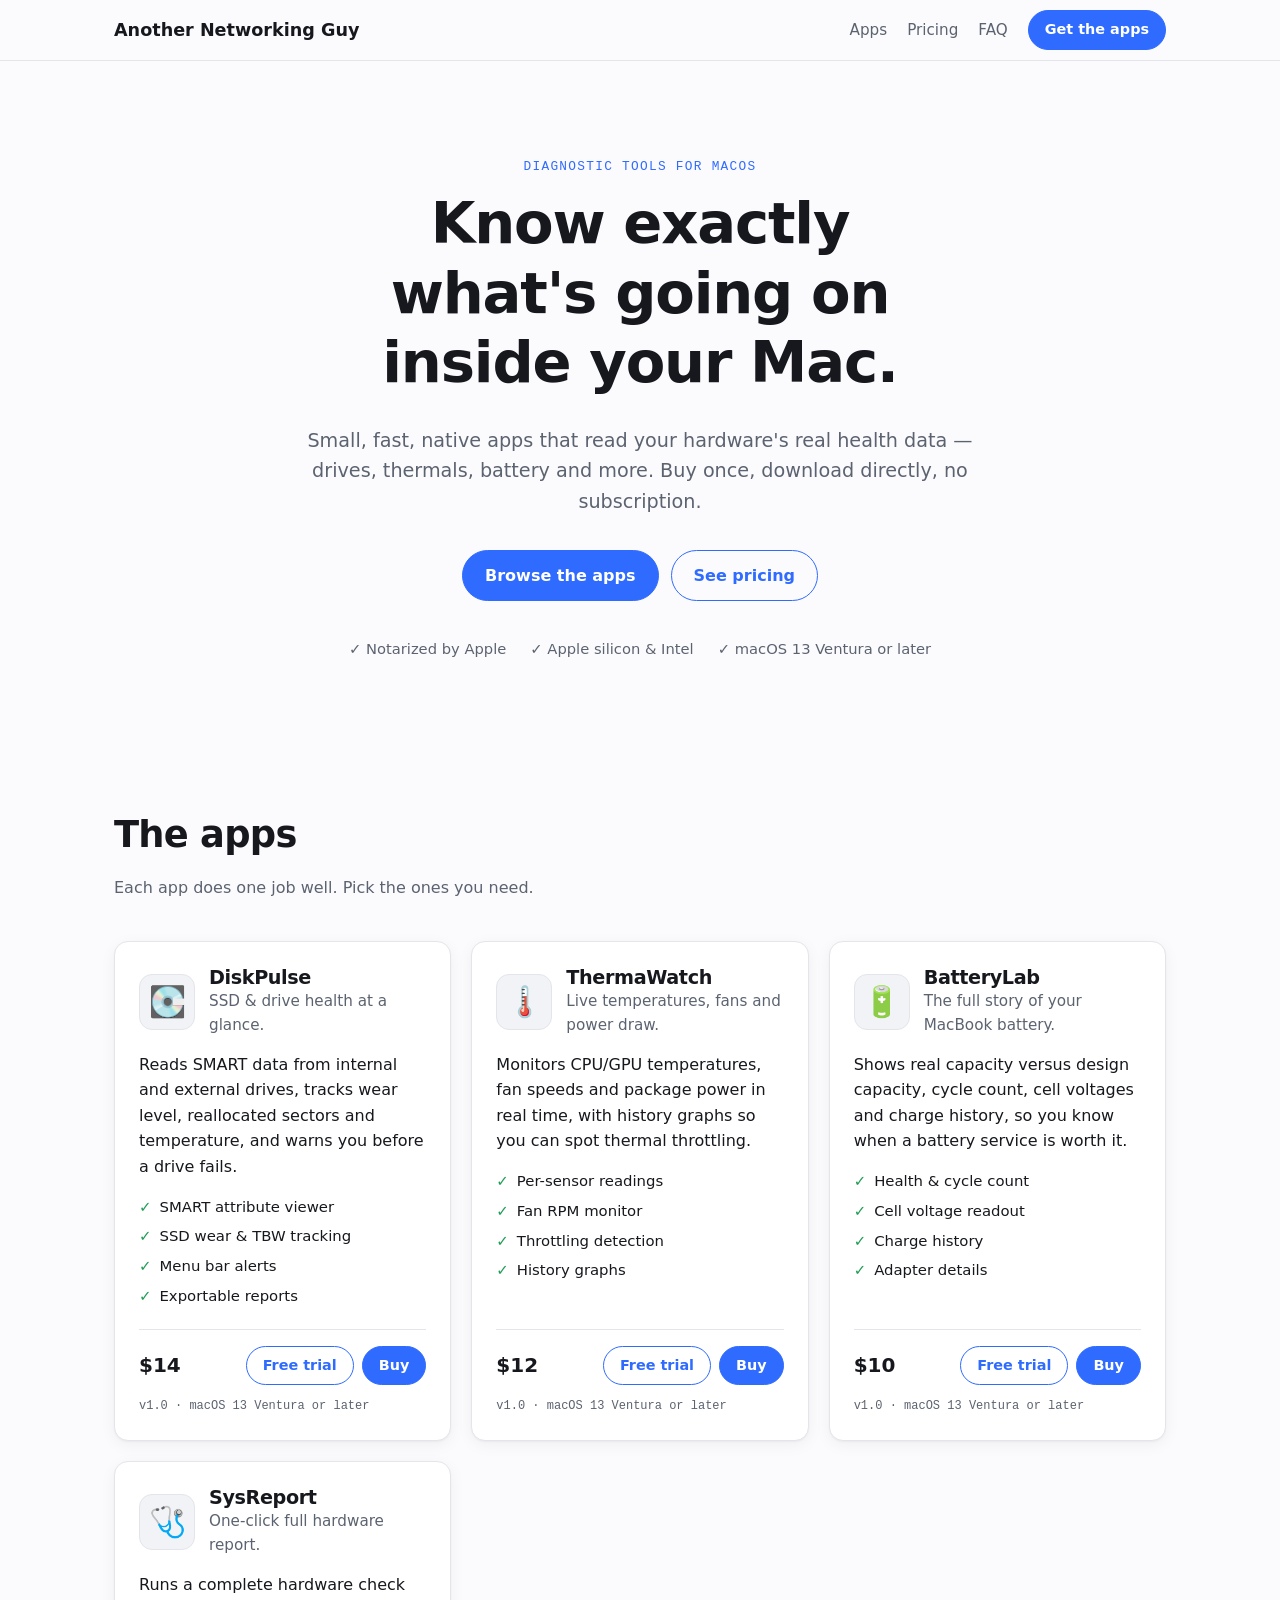
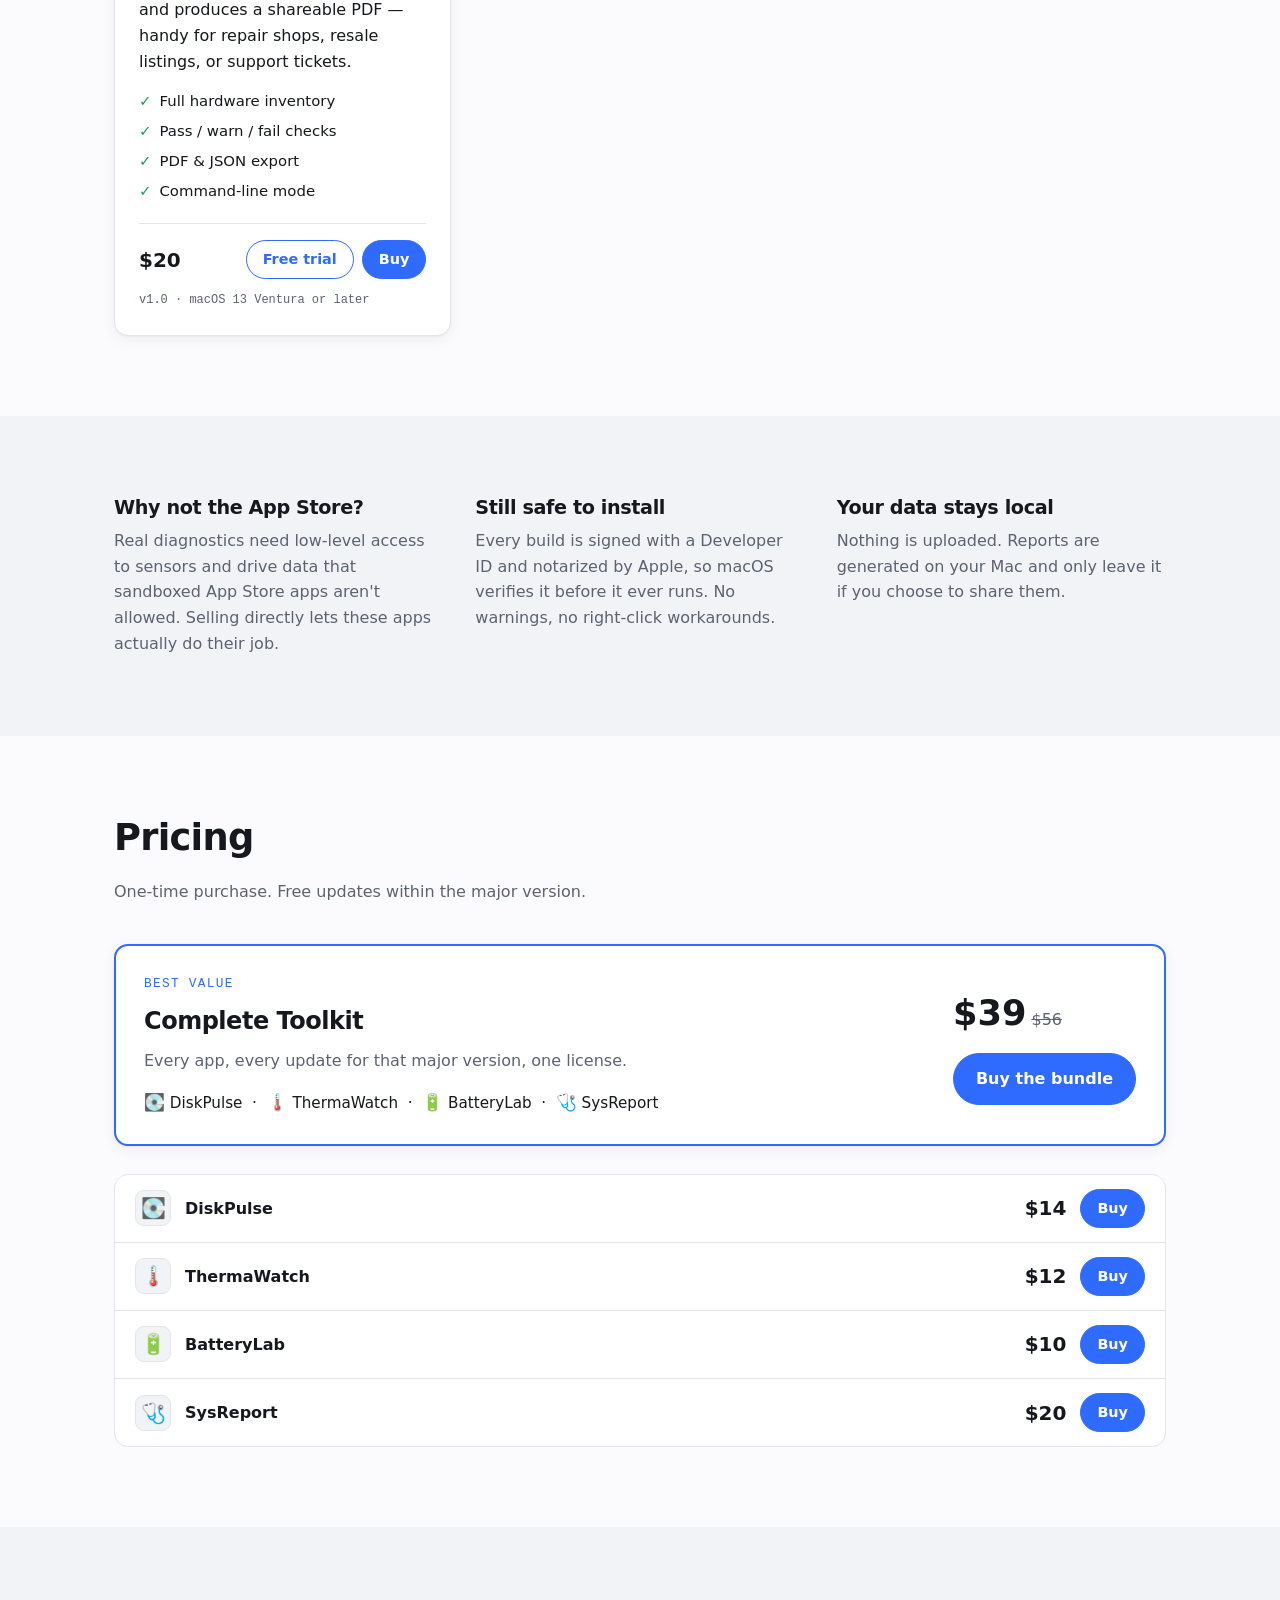
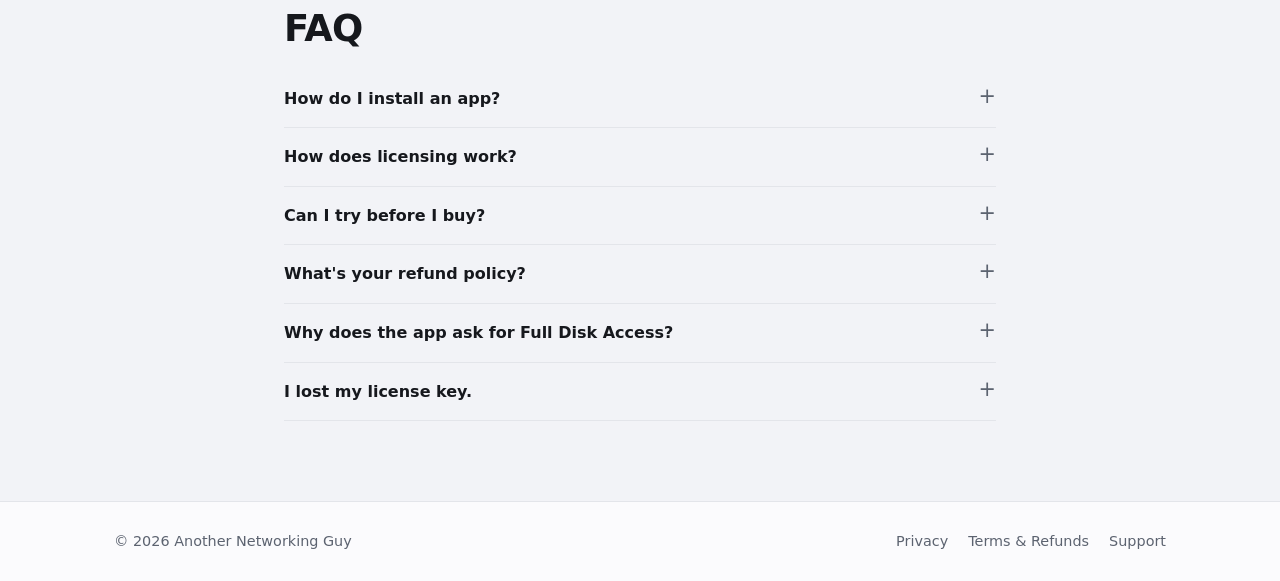
==== index.html @ ec44f6c6 "Add storefront site for Mac diagnostic apps Static HTML/CSS/JS site for selling apps directly outsid" ====
<!doctype html>
<html lang="en">
<head>
  <meta charset="utf-8" />
  <meta name="viewport" content="width=device-width, initial-scale=1" />
  <title>Another Networking Guy — Mac diagnostic apps</title>
  <meta name="description" content="Professional diagnostic tools for macOS. Buy once, download directly, notarized by Apple." />
  <link rel="icon" href="data:image/svg+xml,<svg xmlns='http://www.w3.org/2000/svg' viewBox='0 0 100 100'><text y='.9em' font-size='90'>🩺</text></svg>" />
  <link rel="stylesheet" href="styles.css?v=2" />
</head>
<body>
  <header class="nav">
    <div class="wrap nav-inner">
      <a href="#" class="logo" data-brand>Another Networking Guy</a>
      <nav>
        <a href="#apps">Apps</a>
        <a href="#pricing">Pricing</a>
        <a href="#faq">FAQ</a>
        <a href="#apps" class="btn btn-small">Get the apps</a>
      </nav>
    </div>
  </header>

  <main>
    <section class="hero">
      <div class="wrap">
        <p class="eyebrow">Diagnostic tools for macOS</p>
        <h1 data-tagline>Know exactly what's going on inside your Mac.</h1>
        <p class="lede">Small, fast, native apps that read your hardware's real health data — drives, thermals, battery and more. Buy once, download directly, no subscription.</p>
        <div class="hero-cta">
          <a href="#apps" class="btn">Browse the apps</a>
          <a href="#pricing" class="btn btn-ghost">See pricing</a>
        </div>
        <ul class="badges">
          <li>✓ Notarized by Apple</li>
          <li data-arch>✓ Apple silicon &amp; Intel</li>
          <li data-minos>✓ macOS 13 Ventura or later</li>
        </ul>
      </div>
    </section>

    <section id="apps" class="section">
      <div class="wrap">
        <h2>The apps</h2>
        <p class="section-sub">Each app does one job well. Pick the ones you need.</p>
        <div class="grid" id="app-grid"></div>
      </div>
    </section>

    <section class="section alt">
      <div class="wrap trust">
        <div>
          <h3>Why not the App Store?</h3>
          <p>Real diagnostics need low-level access to sensors and drive data that sandboxed App Store apps aren't allowed. Selling directly lets these apps actually do their job.</p>
        </div>
        <div>
          <h3>Still safe to install</h3>
          <p>Every build is signed with a Developer ID and notarized by Apple, so macOS verifies it before it ever runs. No warnings, no right-click workarounds.</p>
        </div>
        <div>
          <h3>Your data stays local</h3>
          <p>Nothing is uploaded. Reports are generated on your Mac and only leave it if you choose to share them.</p>
        </div>
      </div>
    </section>

    <section id="pricing" class="section">
      <div class="wrap">
        <h2>Pricing</h2>
        <p class="section-sub">One-time purchase. Free updates within the major version.</p>
        <div id="bundle"></div>
        <div class="price-list" id="price-list"></div>
      </div>
    </section>

    <section id="faq" class="section alt">
      <div class="wrap faq">
        <h2>FAQ</h2>
        <details>
          <summary>How do I install an app?</summary>
          <p>Download the .dmg, open it, and drag the app into your Applications folder. Launch it from there.</p>
        </details>
        <details>
          <summary>How does licensing work?</summary>
          <p>After checkout you'll get an email with your license key and download link. Paste the key into the app's Activate window. You can use it on your own Macs.</p>
        </details>
        <details>
          <summary>Can I try before I buy?</summary>
          <p>Yes — every download works as a free trial. Buy a license when you're ready to unlock everything.</p>
        </details>
        <details>
          <summary>What's your refund policy?</summary>
          <p>If an app doesn't work for you, email us within <span data-refund>14</span> days for a full refund.</p>
        </details>
        <details>
          <summary>Why does the app ask for Full Disk Access?</summary>
          <p>Some readings (like drive SMART data) need extra permission. The app explains exactly what it needs and why, and works with reduced features if you decline.</p>
        </details>
        <details>
          <summary>I lost my license key.</summary>
          <p>Email <a data-email href="mailto:support@anothernetworkingguy.com">support@anothernetworkingguy.com</a> from the address you bought with and we'll resend it.</p>
        </details>
      </div>
    </section>
  </main>

  <footer class="footer">
    <div class="wrap footer-inner">
      <span>© <span id="year"></span> <span data-brand>Another Networking Guy</span></span>
      <nav>
        <a href="privacy.html">Privacy</a>
        <a href="terms.html">Terms &amp; Refunds</a>
        <a data-email href="mailto:support@anothernetworkingguy.com">Support</a>
      </nav>
    </div>
  </footer>

  <script src="site.config.js?v=2"></script>
  <script src="main.js?v=2"></script>
</body>
</html>
---- styles.css ----
:root {
  --bg: #fbfbfd;
  --bg-alt: #f2f3f7;
  --surface: #ffffff;
  --text: #16181d;
  --muted: #5c6370;
  --border: #e3e5ea;
  --accent: #2f6bff;
  --accent-text: #ffffff;
  --good: #1f9d55;
  --radius: 14px;
  --shadow: 0 1px 2px rgba(0, 0, 0, 0.04), 0 4px 16px rgba(0, 0, 0, 0.05);
  --mono: ui-monospace, "SF Mono", Menlo, monospace;
}
@media (prefers-color-scheme: dark) {
  :root {
    --bg: #0e1014;
    --bg-alt: #14171d;
    --surface: #1a1e25;
    --text: #e9ebef;
    --muted: #9aa1ad;
    --border: #2a2f39;
    --accent: #5b8cff;
    --good: #3ccf7f;
    --shadow: 0 1px 2px rgba(0, 0, 0, 0.3), 0 4px 16px rgba(0, 0, 0, 0.25);
  }
}

* { box-sizing: border-box; }
html { scroll-behavior: smooth; }
body {
  margin: 0;
  background: var(--bg);
  color: var(--text);
  font: 16px/1.6 -apple-system, BlinkMacSystemFont, "SF Pro Text", "Segoe UI", system-ui, sans-serif;
  -webkit-font-smoothing: antialiased;
}
a { color: var(--accent); text-decoration: none; }
a:hover { text-decoration: underline; }
h1, h2, h3 { line-height: 1.2; margin: 0 0 0.5em; letter-spacing: -0.02em; }
h1 { font-size: clamp(2.2rem, 5vw, 3.6rem); }
h2 { font-size: clamp(1.7rem, 3vw, 2.3rem); }
h3 { font-size: 1.2rem; }
p { margin: 0 0 1em; }
.muted { color: var(--muted); }

.wrap { max-width: 1100px; margin: 0 auto; padding: 0 16px; }
@media (min-width: 700px) { .wrap { padding: 0 24px; } }

/* Nav */
.nav {
  position: sticky; top: 0; z-index: 10;
  background: color-mix(in srgb, var(--bg) 85%, transparent);
  backdrop-filter: saturate(180%) blur(12px);
  border-bottom: 1px solid var(--border);
}
.nav-inner { display: flex; align-items: center; justify-content: space-between; height: 60px; gap: 16px; }
.logo { font-weight: 700; color: var(--text); font-size: 1.1rem; }
.nav nav { display: flex; align-items: center; gap: 20px; }
.nav nav a:not(.btn) { color: var(--muted); font-size: 0.95rem; }
.logo, .nav .btn { white-space: nowrap; }
@media (max-width: 600px) {
  .nav nav a:not(.btn) { display: none; }
  .logo { font-size: 1rem; }
  .nav .btn-small { padding: 6px 12px; font-size: 0.85rem; }
}

/* Buttons */
.btn {
  display: inline-block; padding: 12px 22px; border-radius: 999px;
  background: var(--accent); color: var(--accent-text); font-weight: 600;
  border: 1px solid var(--accent); transition: filter 0.15s, transform 0.15s;
}
.btn:hover { text-decoration: none; filter: brightness(1.08); transform: translateY(-1px); }
.btn-ghost { background: transparent; color: var(--accent); }
.btn-small { padding: 7px 16px; font-size: 0.9rem; }

/* Hero */
.hero { padding: 96px 0 72px; text-align: center; }
.hero h1 { max-width: 16ch; margin-inline: auto; }
.eyebrow { font-family: var(--mono); font-size: 0.8rem; text-transform: uppercase; letter-spacing: 0.1em; color: var(--accent); margin-bottom: 12px; }
.lede { font-size: 1.2rem; color: var(--muted); max-width: 60ch; margin: 0 auto 32px; }
.hero-cta { display: flex; gap: 12px; justify-content: center; flex-wrap: wrap; }
.badges { list-style: none; padding: 0; margin: 36px 0 0; display: flex; gap: 10px 24px; justify-content: center; flex-wrap: wrap; color: var(--muted); font-size: 0.92rem; }

/* Sections */
.section { padding: 80px 0; }
.section.alt { background: var(--bg-alt); }
.section-sub { color: var(--muted); margin-bottom: 40px; }

/* App grid */
.grid { display: grid; gap: 20px; grid-template-columns: repeat(auto-fill, minmax(min(100%, 320px), 1fr)); }
.card {
  background: var(--surface); border: 1px solid var(--border); border-radius: var(--radius);
  padding: 24px; box-shadow: var(--shadow); display: flex; flex-direction: column;
}
.card-head { display: flex; gap: 14px; align-items: center; margin-bottom: 14px; }
.card-head h3 { margin: 0; }
.card-head p { margin: 0; font-size: 0.95rem; }
.app-icon {
  width: 56px; height: 56px; flex: none; border-radius: 13px; display: grid; place-items: center;
  font-size: 30px; background: var(--bg-alt); border: 1px solid var(--border);
}
.app-icon img { width: 100%; height: 100%; border-radius: inherit; object-fit: cover; }
.app-icon.sm { width: 36px; height: 36px; font-size: 20px; border-radius: 9px; }
.features { list-style: none; padding: 0; margin: 0 0 20px; display: grid; gap: 6px; font-size: 0.93rem; }
.features li::before { content: "✓"; color: var(--good); font-weight: 700; margin-right: 8px; }
.card-foot { margin-top: auto; display: flex; align-items: center; justify-content: space-between; gap: 12px; padding-top: 16px; border-top: 1px solid var(--border); }
.card-actions { display: flex; gap: 8px; }
.price { font-weight: 700; font-size: 1.25rem; }
.price.big { font-size: 2.2rem; }
.meta { font-family: var(--mono); font-size: 0.75rem; color: var(--muted); margin: 12px 0 0; }

/* Trust */
.trust { display: grid; gap: 32px; grid-template-columns: repeat(auto-fit, minmax(min(100%, 260px), 1fr)); }
.trust p { color: var(--muted); margin: 0; }

/* Pricing */
.bundle {
  display: flex; flex-wrap: wrap; gap: 24px; align-items: center; justify-content: space-between;
  padding: 28px; border-radius: var(--radius); margin-bottom: 28px;
  background: var(--surface); border: 2px solid var(--accent); box-shadow: var(--shadow);
}
.bundle h3 { font-size: 1.5rem; }
.bundle-apps { margin: 0; font-size: 0.95rem; }
.bundle-apps span[aria-hidden] { font-size: 1.1em; }
.bundle-buy { display: flex; flex-direction: column; gap: 12px; align-items: flex-start; }
.price-list { border: 1px solid var(--border); border-radius: var(--radius); background: var(--surface); overflow: hidden; }
.price-row { display: flex; align-items: center; gap: 14px; padding: 14px 20px; }
.price-row + .price-row { border-top: 1px solid var(--border); }
.price-name { flex: 1; font-weight: 600; }

/* FAQ */
.faq { max-width: 760px; }
.faq details { border-bottom: 1px solid var(--border); padding: 16px 0; }
.faq summary { cursor: pointer; font-weight: 600; list-style: none; display: flex; justify-content: space-between; gap: 16px; }
.faq summary::-webkit-details-marker { display: none; }
.faq summary::after { content: "+"; color: var(--muted); font-weight: 400; font-size: 1.3rem; line-height: 1; }
.faq details[open] summary::after { content: "−"; }
.faq details p { color: var(--muted); margin: 10px 0 0; }

/* Footer */
.footer { border-top: 1px solid var(--border); padding: 28px 0; color: var(--muted); font-size: 0.9rem; }
.footer-inner { display: flex; flex-wrap: wrap; justify-content: space-between; gap: 12px; }
.footer nav { display: flex; gap: 20px; }
.footer a { color: var(--muted); }

/* Legal pages */
.legal { max-width: 760px; padding: 64px 16px; }
.legal h2 { font-size: 1.3rem; margin-top: 2em; }
.legal p, .legal li { color: var(--muted); }
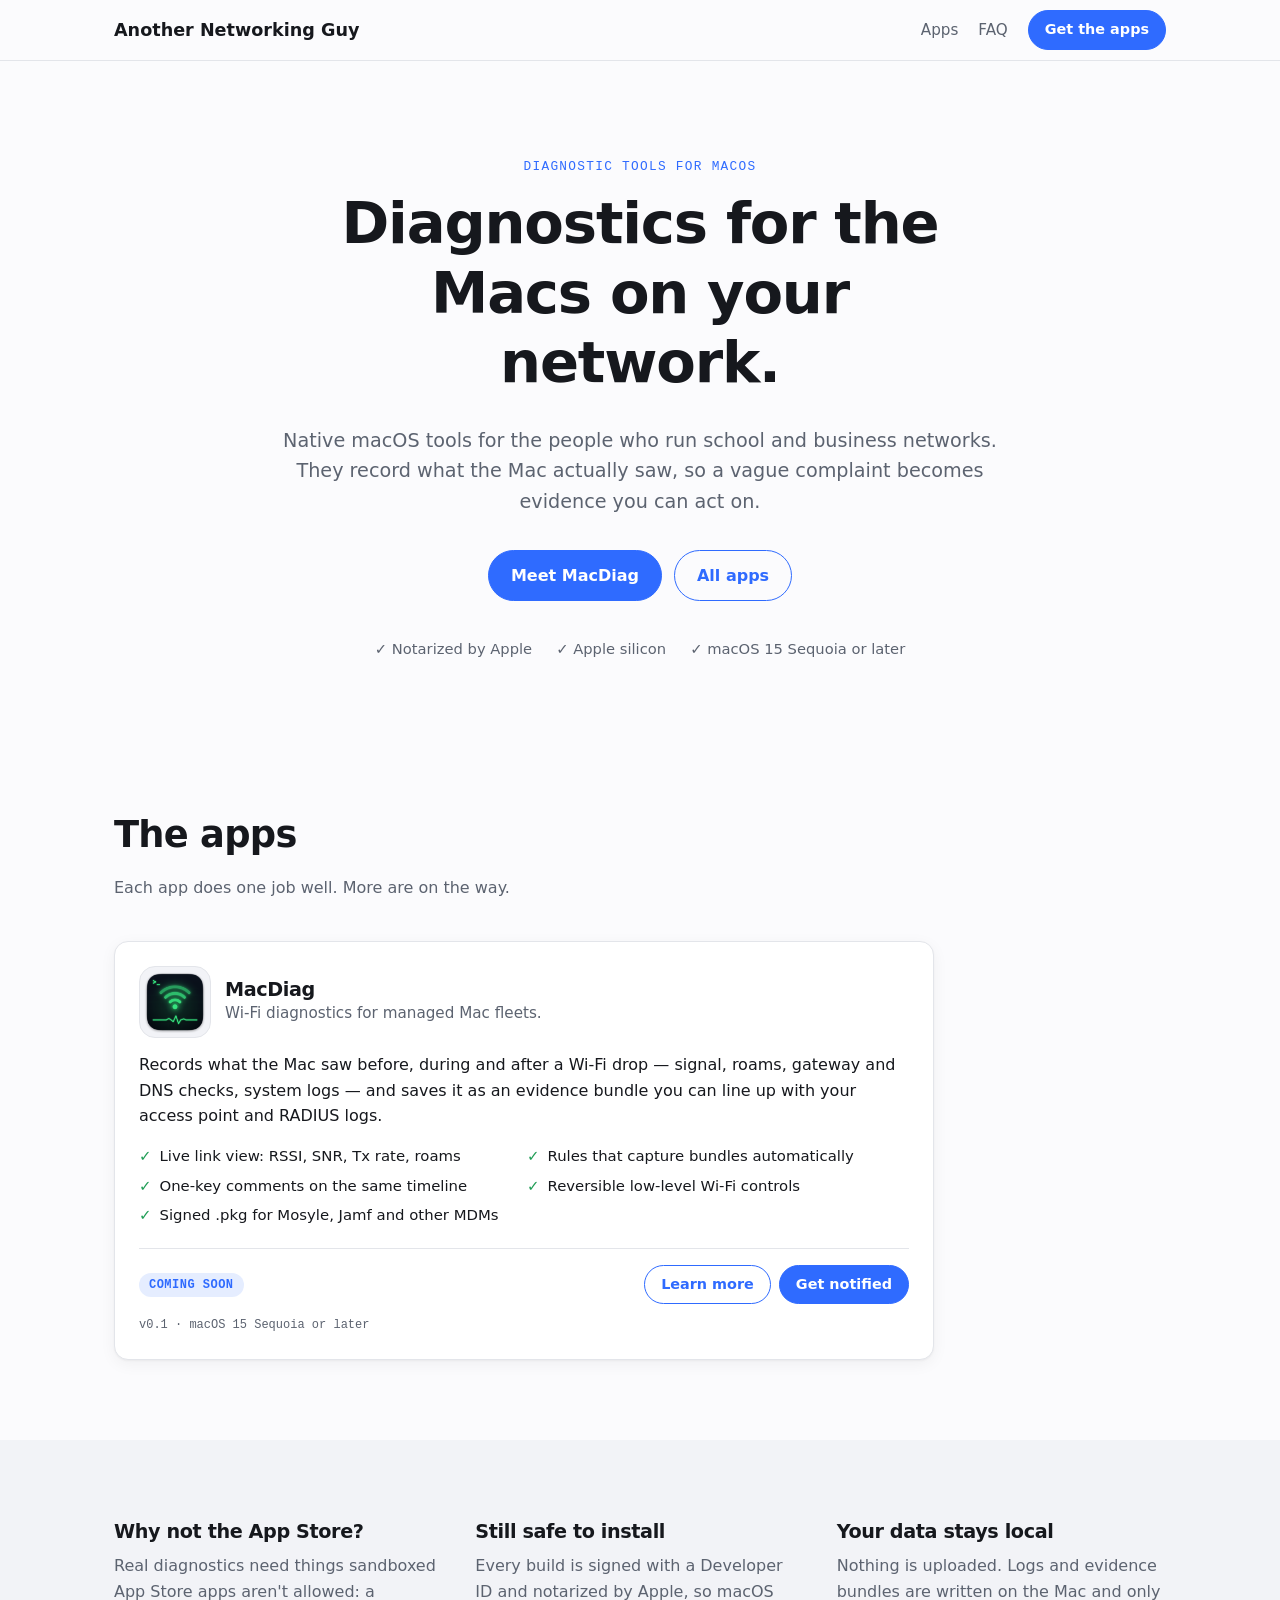
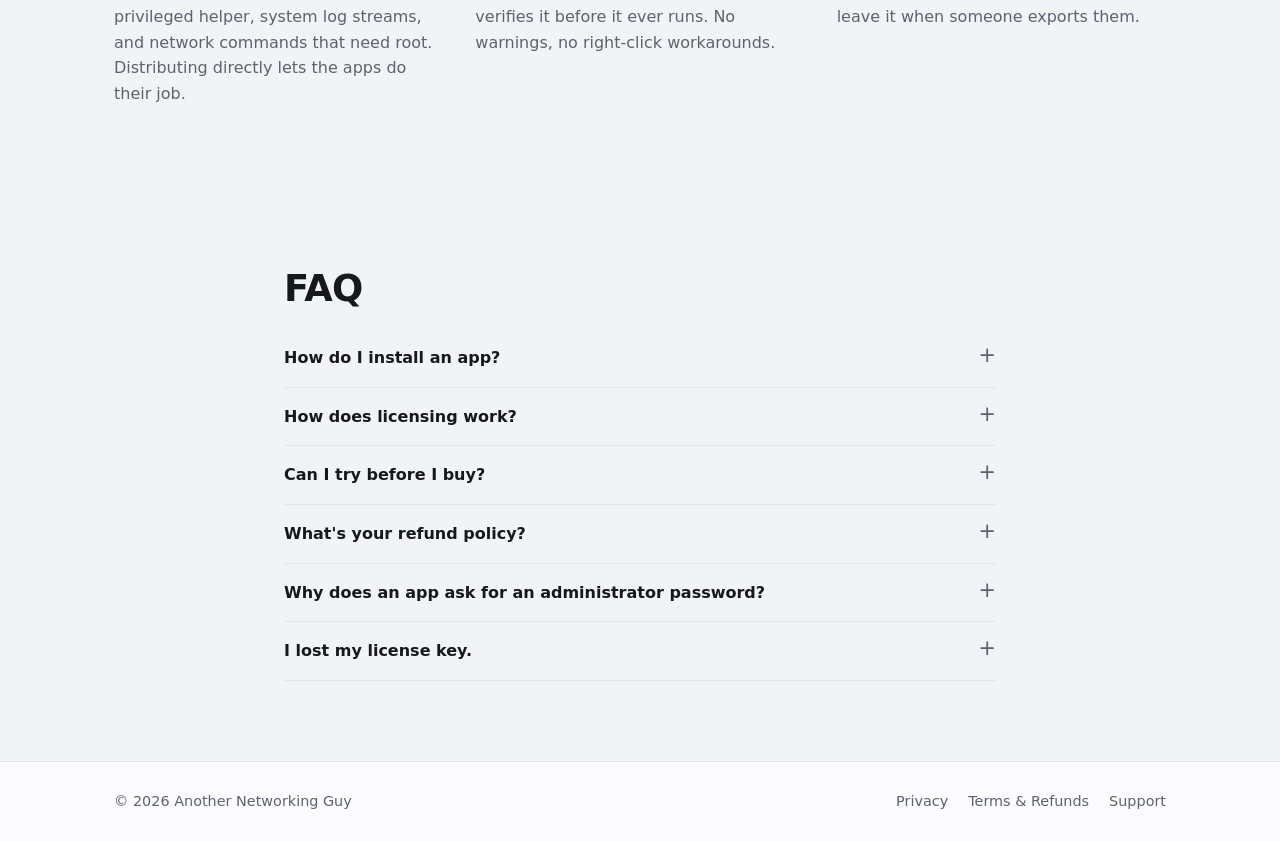
==== commit 0e100e62: "Add MacDiag product page and feature it on the storefront Replace the placeholder apps with MacDiag " ====
--- a/index.html
+++ b/index.html
@@ -4,11 +4,11 @@
   <meta charset="utf-8" />
   <meta name="viewport" content="width=device-width, initial-scale=1" />
   <title>Another Networking Guy — Mac diagnostic apps</title>
-  <meta name="description" content="Professional diagnostic tools for macOS. Buy once, download directly, notarized by Apple." />
+  <meta name="description" content="Diagnostic tools for Macs on enterprise Wi-Fi, starting with MacDiag. Signed, notarized, and deployable through your MDM." />
   <link rel="icon" href="data:image/svg+xml,<svg xmlns='http://www.w3.org/2000/svg' viewBox='0 0 100 100'><text y='.9em' font-size='90'>🩺</text></svg>" />
-  <link rel="stylesheet" href="styles.css?v=2" />
+  <link rel="stylesheet" href="styles.css?v=3" />
 </head>
-<body>
+<body data-page="home">
   <header class="nav">
     <div class="wrap nav-inner">
       <a href="#" class="logo" data-brand>Another Networking Guy</a>
@@ -25,16 +25,16 @@
     <section class="hero">
       <div class="wrap">
         <p class="eyebrow">Diagnostic tools for macOS</p>
-        <h1 data-tagline>Know exactly what's going on inside your Mac.</h1>
-        <p class="lede">Small, fast, native apps that read your hardware's real health data — drives, thermals, battery and more. Buy once, download directly, no subscription.</p>
+        <h1 data-tagline>Diagnostics for the Macs on your network.</h1>
+        <p class="lede">Native macOS tools for the people who run school and business networks. They record what the Mac actually saw, so a vague complaint becomes evidence you can act on.</p>
         <div class="hero-cta">
-          <a href="#apps" class="btn">Browse the apps</a>
-          <a href="#pricing" class="btn btn-ghost">See pricing</a>
+          <a href="macdiag/" class="btn">Meet MacDiag</a>
+          <a href="#apps" class="btn btn-ghost">All apps</a>
         </div>
         <ul class="badges">
           <li>✓ Notarized by Apple</li>
-          <li data-arch>✓ Apple silicon &amp; Intel</li>
-          <li data-minos>✓ macOS 13 Ventura or later</li>
+          <li data-arch>✓ Apple silicon</li>
+          <li data-minos>✓ macOS 15 Sequoia or later</li>
         </ul>
       </div>
     </section>
@@ -42,7 +42,7 @@
     <section id="apps" class="section">
       <div class="wrap">
         <h2>The apps</h2>
-        <p class="section-sub">Each app does one job well. Pick the ones you need.</p>
+        <p class="section-sub">Each app does one job well. More are on the way.</p>
         <div class="grid" id="app-grid"></div>
       </div>
     </section>
@@ -51,7 +51,7 @@
       <div class="wrap trust">
         <div>
           <h3>Why not the App Store?</h3>
-          <p>Real diagnostics need low-level access to sensors and drive data that sandboxed App Store apps aren't allowed. Selling directly lets these apps actually do their job.</p>
+          <p>Real diagnostics need things sandboxed App Store apps aren't allowed: a privileged helper, system log streams, and network commands that need root. Distributing directly lets the apps do their job.</p>
         </div>
         <div>
           <h3>Still safe to install</h3>
@@ -59,7 +59,7 @@
         </div>
         <div>
           <h3>Your data stays local</h3>
-          <p>Nothing is uploaded. Reports are generated on your Mac and only leave it if you choose to share them.</p>
+          <p>Nothing is uploaded. Logs and evidence bundles are written on the Mac and only leave it when someone exports them.</p>
         </div>
       </div>
     </section>
@@ -78,7 +78,7 @@
         <h2>FAQ</h2>
         <details>
           <summary>How do I install an app?</summary>
-          <p>Download the .dmg, open it, and drag the app into your Applications folder. Launch it from there.</p>
+          <p>Each app ships as a signed, notarized installer package. Open it on a single Mac, or upload it to your MDM (Mosyle, Jamf Pro and others) to push it to a fleet.</p>
         </details>
         <details>
           <summary>How does licensing work?</summary>
@@ -93,8 +93,8 @@
           <p>If an app doesn't work for you, email us within <span data-refund>14</span> days for a full refund.</p>
         </details>
         <details>
-          <summary>Why does the app ask for Full Disk Access?</summary>
-          <p>Some readings (like drive SMART data) need extra permission. The app explains exactly what it needs and why, and works with reduced features if you decline.</p>
+          <summary>Why does an app ask for an administrator password?</summary>
+          <p>Some readings and controls need root, so they run through a small helper that only accepts a fixed list of commands. Installing it, and using controls that change system settings, asks for an administrator. Read-only views work without it.</p>
         </details>
         <details>
           <summary>I lost my license key.</summary>
@@ -115,7 +115,7 @@
     </div>
   </footer>
 
-  <script src="site.config.js?v=2"></script>
-  <script src="main.js?v=2"></script>
+  <script src="site.config.js?v=3"></script>
+  <script src="main.js?v=3"></script>
 </body>
 </html>
--- a/styles.css
+++ b/styles.css
@@ -149,3 +149,18 @@
 .legal { max-width: 760px; padding: 64px 16px; }
 .legal h2 { font-size: 1.3rem; margin-top: 2em; }
 .legal p, .legal li { color: var(--muted); }
+
+/* Status pill (coming-soon apps) */
+.pill {
+  display: inline-block; padding: 3px 10px; border-radius: 999px;
+  font: 600 0.75rem/1.5 var(--mono); letter-spacing: 0.04em; text-transform: uppercase;
+  color: var(--accent); background: color-mix(in srgb, var(--accent) 12%, transparent);
+}
+.card h3 a { color: inherit; }
+[hidden] { display: none !important; }
+.card-actions .btn { white-space: nowrap; }
+.card-foot { flex-wrap: wrap; }
+/* One app: show it as a wide featured card */
+.grid.single { grid-template-columns: 1fr; max-width: 820px; }
+.grid.single .features { grid-template-columns: repeat(auto-fit, minmax(min(100%, 280px), 1fr)); }
+.grid.single .card-head .app-icon { width: 72px; height: 72px; border-radius: 16px; }
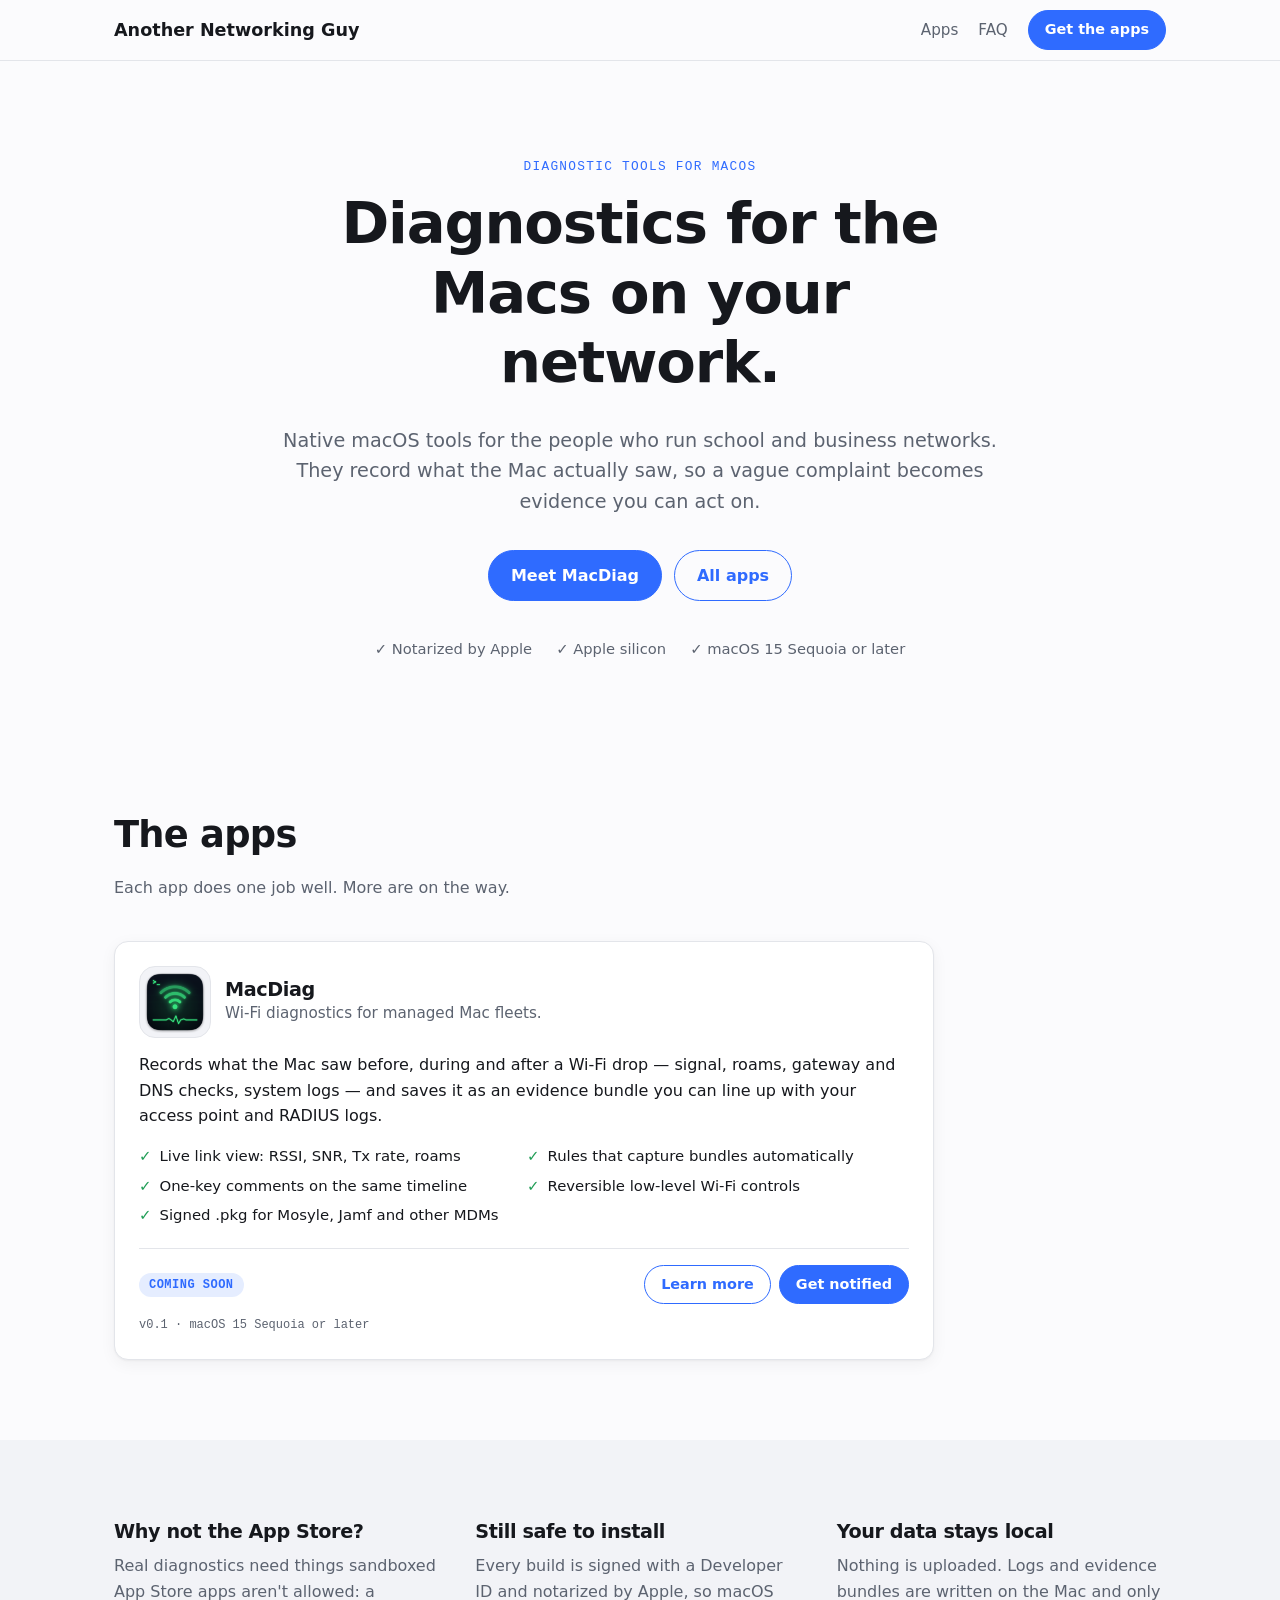
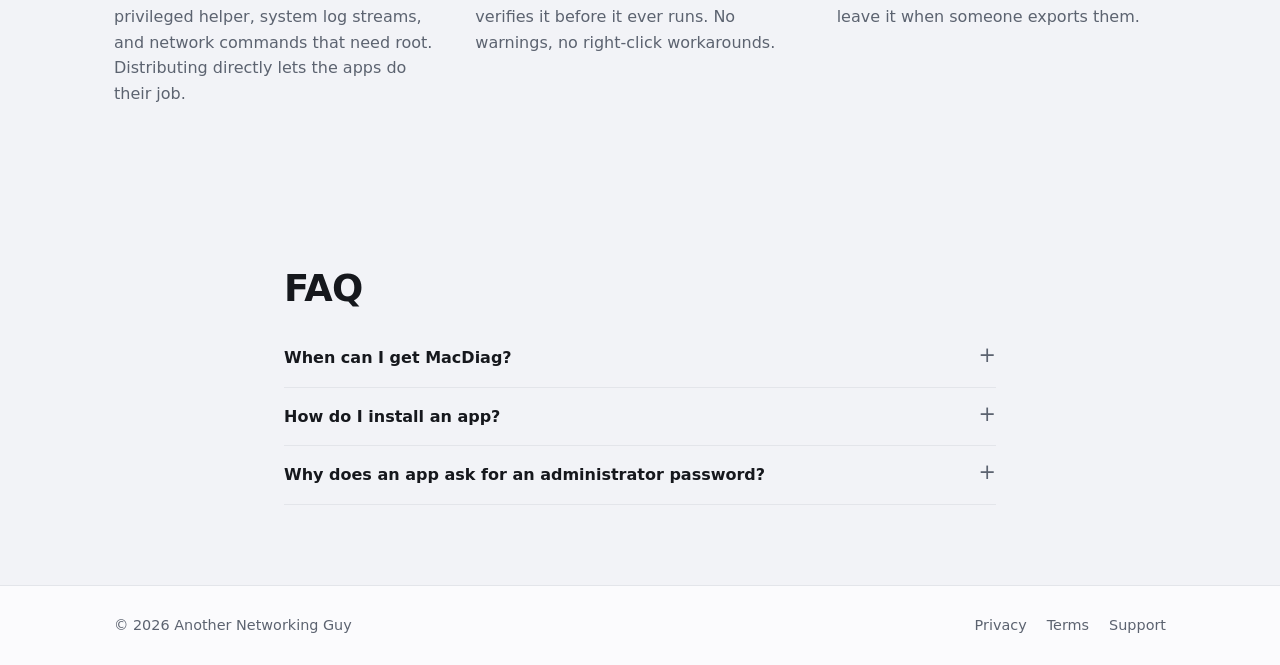
==== commit bb2055b5: "Make site ready to publish before apps go on sale Rewrite the privacy and terms pages to describe on" ====
--- a/index.html
+++ b/index.html
@@ -6,7 +6,7 @@
   <title>Another Networking Guy — Mac diagnostic apps</title>
   <meta name="description" content="Diagnostic tools for Macs on enterprise Wi-Fi, starting with MacDiag. Signed, notarized, and deployable through your MDM." />
   <link rel="icon" href="data:image/svg+xml,<svg xmlns='http://www.w3.org/2000/svg' viewBox='0 0 100 100'><text y='.9em' font-size='90'>🩺</text></svg>" />
-  <link rel="stylesheet" href="styles.css?v=3" />
+  <link rel="stylesheet" href="styles.css?v=4" />
 </head>
 <body data-page="home">
   <header class="nav">
@@ -77,18 +77,22 @@
       <div class="wrap faq">
         <h2>FAQ</h2>
         <details>
+          <summary>When can I get MacDiag?</summary>
+          <p>MacDiag is in development. <a href="macdiag/">See what it does</a>, or <a data-email href="mailto:support@anothernetworkingguy.com">email us</a> to hear when it launches.</p>
+        </details>
+        <details>
           <summary>How do I install an app?</summary>
           <p>Each app ships as a signed, notarized installer package. Open it on a single Mac, or upload it to your MDM (Mosyle, Jamf Pro and others) to push it to a fleet.</p>
         </details>
-        <details>
+        <details data-on-sale>
           <summary>How does licensing work?</summary>
           <p>After checkout you'll get an email with your license key and download link. Paste the key into the app's Activate window. You can use it on your own Macs.</p>
         </details>
-        <details>
+        <details data-on-sale>
           <summary>Can I try before I buy?</summary>
           <p>Yes — every download works as a free trial. Buy a license when you're ready to unlock everything.</p>
         </details>
-        <details>
+        <details data-on-sale>
           <summary>What's your refund policy?</summary>
           <p>If an app doesn't work for you, email us within <span data-refund>14</span> days for a full refund.</p>
         </details>
@@ -96,7 +100,7 @@
           <summary>Why does an app ask for an administrator password?</summary>
           <p>Some readings and controls need root, so they run through a small helper that only accepts a fixed list of commands. Installing it, and using controls that change system settings, asks for an administrator. Read-only views work without it.</p>
         </details>
-        <details>
+        <details data-on-sale>
           <summary>I lost my license key.</summary>
           <p>Email <a data-email href="mailto:support@anothernetworkingguy.com">support@anothernetworkingguy.com</a> from the address you bought with and we'll resend it.</p>
         </details>
@@ -109,13 +113,13 @@
       <span>© <span id="year"></span> <span data-brand>Another Networking Guy</span></span>
       <nav>
         <a href="privacy.html">Privacy</a>
-        <a href="terms.html">Terms &amp; Refunds</a>
+        <a href="terms.html">Terms</a>
         <a data-email href="mailto:support@anothernetworkingguy.com">Support</a>
       </nav>
     </div>
   </footer>
 
-  <script src="site.config.js?v=3"></script>
-  <script src="main.js?v=3"></script>
+  <script src="site.config.js?v=4"></script>
+  <script src="main.js?v=4"></script>
 </body>
 </html>
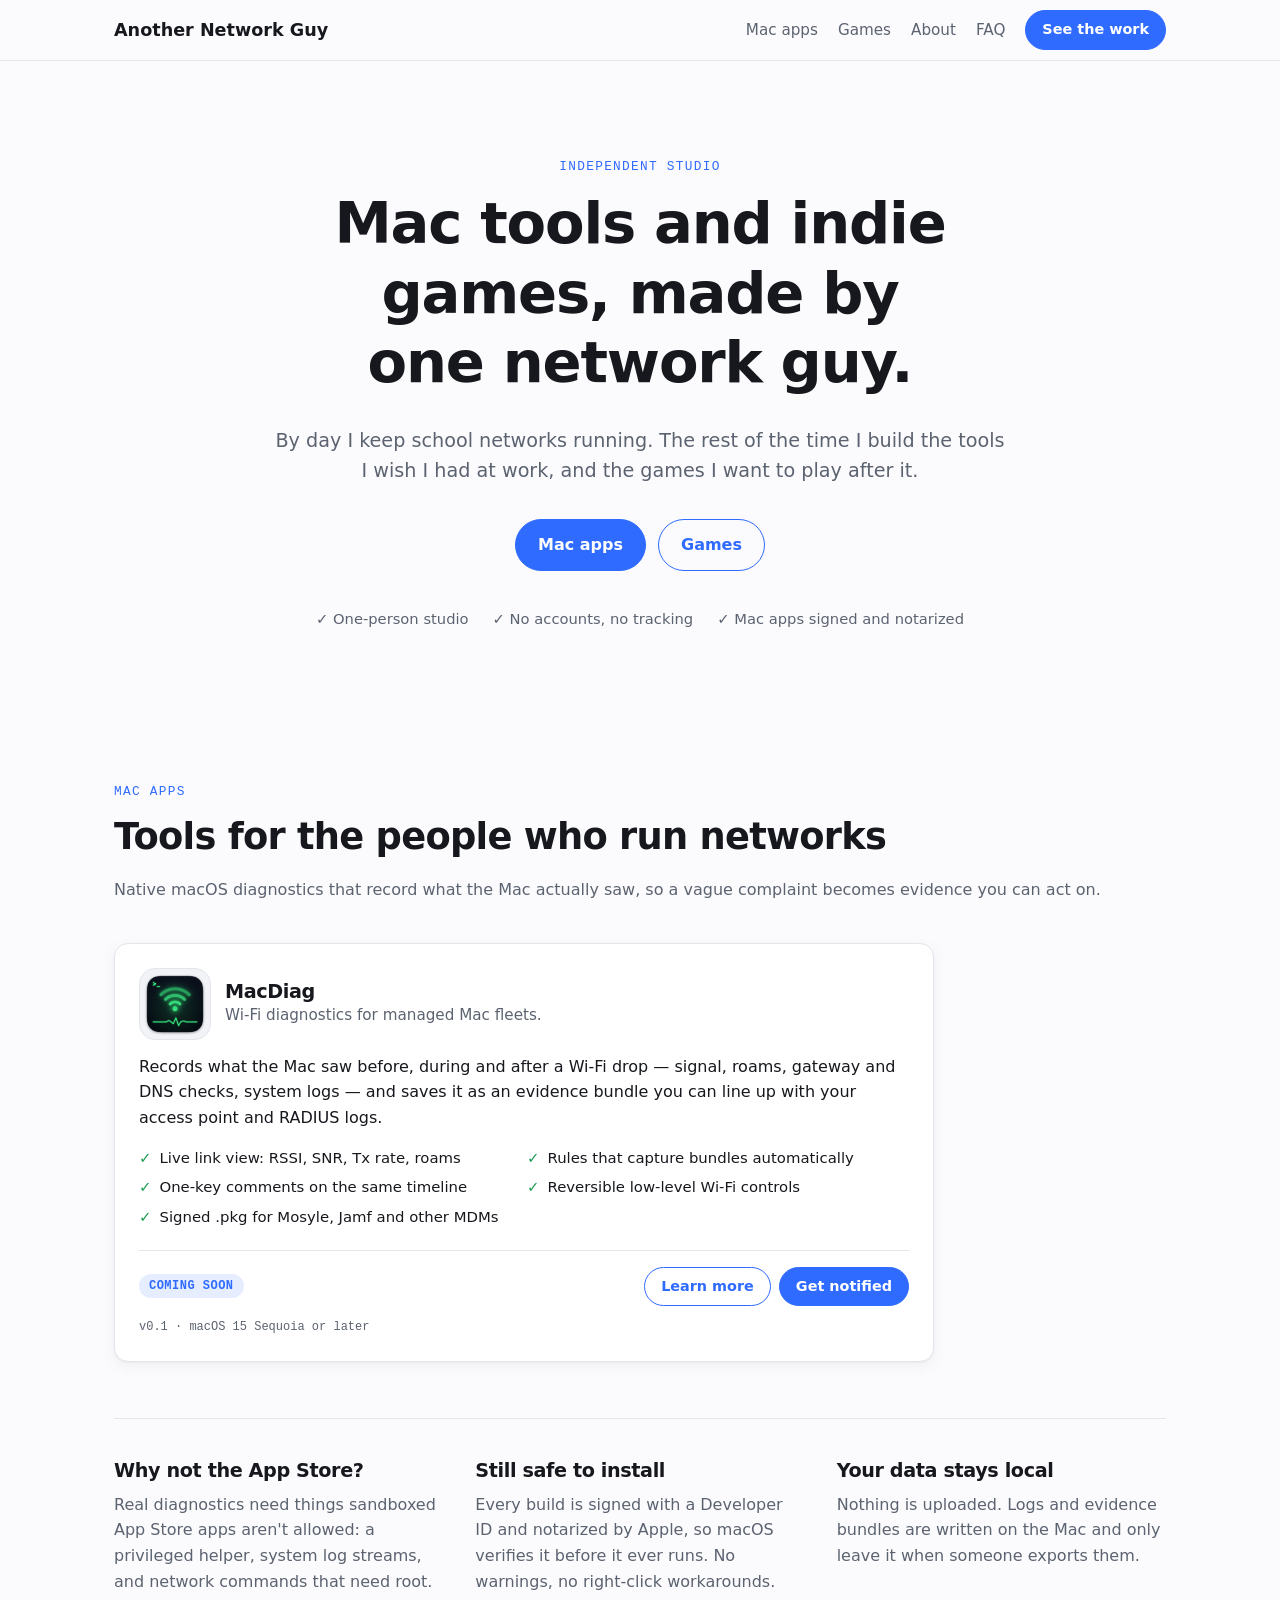
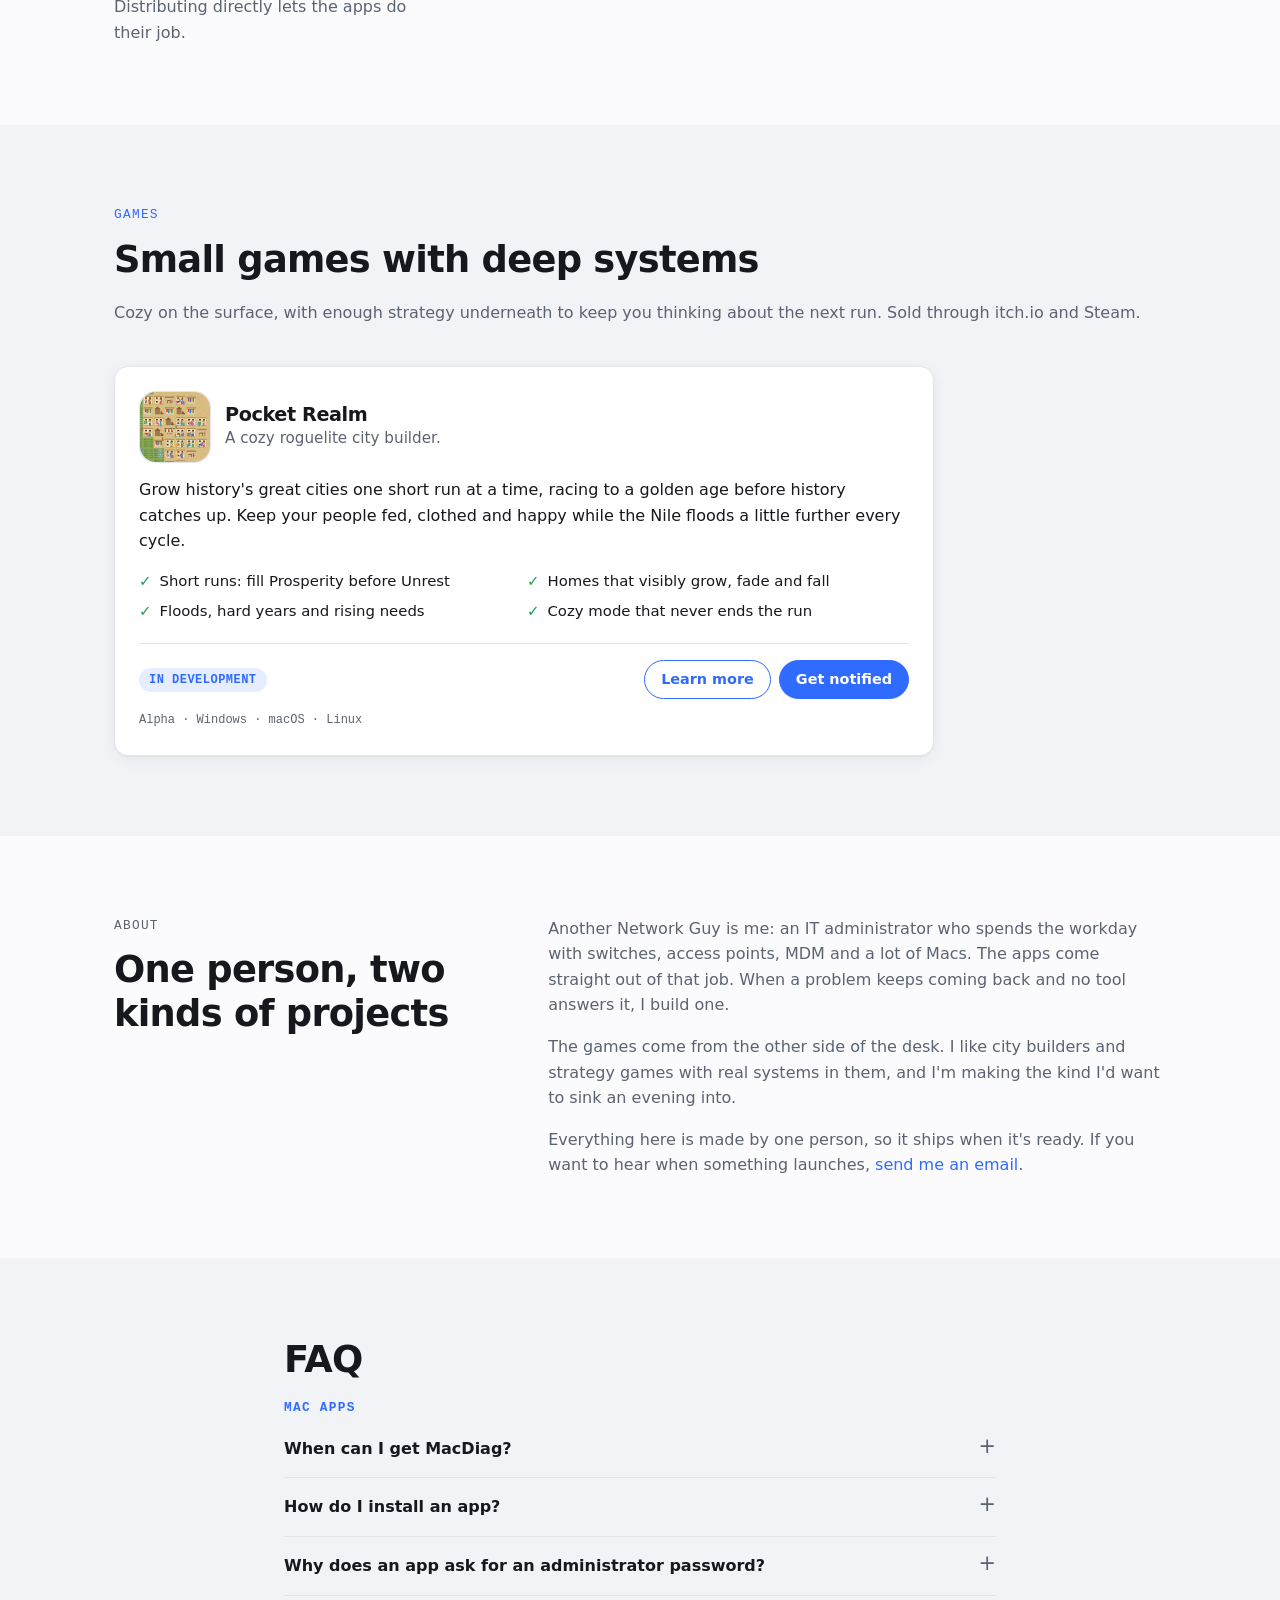
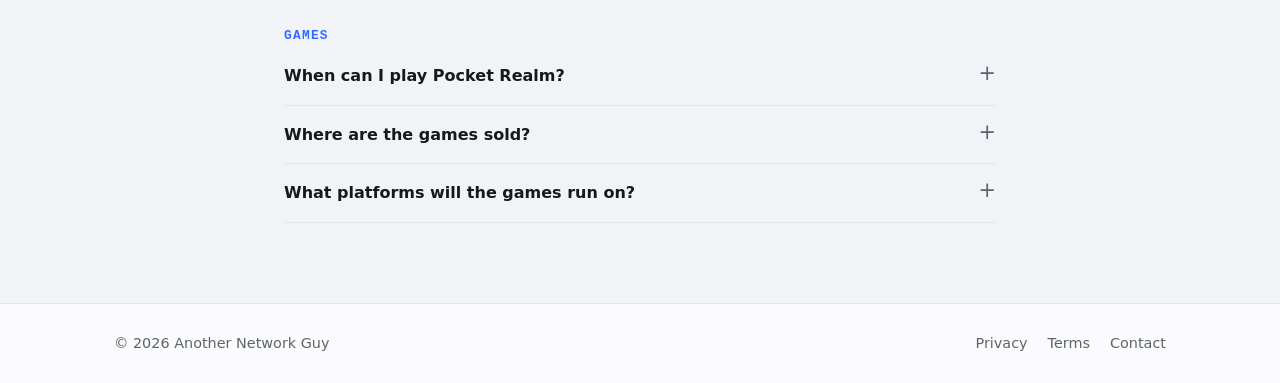
==== commit b566f3ed: "Turn the site into the Another Network Guy studio site Projects in site.config.js now have a kind (a" ====
--- a/index.html
+++ b/index.html
@@ -3,20 +3,26 @@
 <head>
   <meta charset="utf-8" />
   <meta name="viewport" content="width=device-width, initial-scale=1" />
-  <title>Another Networking Guy — Mac diagnostic apps</title>
-  <meta name="description" content="Diagnostic tools for Macs on enterprise Wi-Fi, starting with MacDiag. Signed, notarized, and deployable through your MDM." />
-  <link rel="icon" href="data:image/svg+xml,<svg xmlns='http://www.w3.org/2000/svg' viewBox='0 0 100 100'><text y='.9em' font-size='90'>🩺</text></svg>" />
-  <link rel="stylesheet" href="styles.css?v=4" />
+  <title>Another Network Guy — Mac tools and indie games</title>
+  <meta name="description" content="A one-person studio making native Mac tools for the people who run networks, and cozy indie games. Home of MacDiag and Pocket Realm." />
+  <link rel="canonical" href="https://anothernetworkguy.com/" />
+  <meta property="og:type" content="website" />
+  <meta property="og:url" content="https://anothernetworkguy.com/" />
+  <meta property="og:title" content="Another Network Guy" />
+  <meta property="og:description" content="Mac tools and indie games, made by one network guy." />
+  <link rel="icon" href="data:image/svg+xml,<svg xmlns='http://www.w3.org/2000/svg' viewBox='0 0 100 100'><text y='.9em' font-size='90'>🛠️</text></svg>" />
+  <link rel="stylesheet" href="styles.css?v=5" />
 </head>
 <body data-page="home">
   <header class="nav">
     <div class="wrap nav-inner">
-      <a href="#" class="logo" data-brand>Another Networking Guy</a>
+      <a href="#" class="logo" data-brand>Another Network Guy</a>
       <nav>
-        <a href="#apps">Apps</a>
-        <a href="#pricing">Pricing</a>
+        <a href="#apps">Mac apps</a>
+        <a href="#games">Games</a>
+        <a href="#about">About</a>
         <a href="#faq">FAQ</a>
-        <a href="#apps" class="btn btn-small">Get the apps</a>
+        <a href="#work" class="btn btn-small">See the work</a>
       </nav>
     </div>
   </header>
@@ -24,61 +30,87 @@
   <main>
     <section class="hero">
       <div class="wrap">
-        <p class="eyebrow">Diagnostic tools for macOS</p>
-        <h1 data-tagline>Diagnostics for the Macs on your network.</h1>
-        <p class="lede">Native macOS tools for the people who run school and business networks. They record what the Mac actually saw, so a vague complaint becomes evidence you can act on.</p>
+        <p class="eyebrow">Independent studio</p>
+        <h1 data-tagline>Mac tools and indie games, made by one network guy.</h1>
+        <p class="lede">By day I keep school networks running. The rest of the time I build the tools I wish I had at work, and the games I want to play after it.</p>
         <div class="hero-cta">
-          <a href="macdiag/" class="btn">Meet MacDiag</a>
-          <a href="#apps" class="btn btn-ghost">All apps</a>
+          <a href="#apps" class="btn">Mac apps</a>
+          <a href="#games" class="btn btn-ghost">Games</a>
         </div>
         <ul class="badges">
-          <li>✓ Notarized by Apple</li>
-          <li data-arch>✓ Apple silicon</li>
-          <li data-minos>✓ macOS 15 Sequoia or later</li>
+          <li>✓ One-person studio</li>
+          <li>✓ No accounts, no tracking</li>
+          <li>✓ Mac apps signed and notarized</li>
         </ul>
       </div>
     </section>
 
-    <section id="apps" class="section">
-      <div class="wrap">
-        <h2>The apps</h2>
-        <p class="section-sub">Each app does one job well. More are on the way.</p>
-        <div class="grid" id="app-grid"></div>
-      </div>
-    </section>
+    <div id="work">
+      <section id="apps" class="section">
+        <div class="wrap">
+          <p class="eyebrow">Mac apps</p>
+          <h2>Tools for the people who run networks</h2>
+          <p class="section-sub">Native macOS diagnostics that record what the Mac actually saw, so a vague complaint becomes evidence you can act on.</p>
+          <div class="grid" id="app-grid"></div>
 
-    <section class="section alt">
-      <div class="wrap trust">
-        <div>
-          <h3>Why not the App Store?</h3>
-          <p>Real diagnostics need things sandboxed App Store apps aren't allowed: a privileged helper, system log streams, and network commands that need root. Distributing directly lets the apps do their job.</p>
+          <div class="trust apps-trust">
+            <div>
+              <h3>Why not the App Store?</h3>
+              <p>Real diagnostics need things sandboxed App Store apps aren't allowed: a privileged helper, system log streams, and network commands that need root. Distributing directly lets the apps do their job.</p>
+            </div>
+            <div>
+              <h3>Still safe to install</h3>
+              <p>Every build is signed with a Developer ID and notarized by Apple, so macOS verifies it before it ever runs. No warnings, no right-click workarounds.</p>
+            </div>
+            <div>
+              <h3>Your data stays local</h3>
+              <p>Nothing is uploaded. Logs and evidence bundles are written on the Mac and only leave it when someone exports them.</p>
+            </div>
+          </div>
         </div>
-        <div>
-          <h3>Still safe to install</h3>
-          <p>Every build is signed with a Developer ID and notarized by Apple, so macOS verifies it before it ever runs. No warnings, no right-click workarounds.</p>
+      </section>
+
+      <section id="games" class="section alt">
+        <div class="wrap">
+          <p class="eyebrow">Games</p>
+          <h2>Small games with deep systems</h2>
+          <p class="section-sub">Cozy on the surface, with enough strategy underneath to keep you thinking about the next run. Sold through itch.io and Steam.</p>
+          <div class="grid" id="game-grid"></div>
         </div>
-        <div>
-          <h3>Your data stays local</h3>
-          <p>Nothing is uploaded. Logs and evidence bundles are written on the Mac and only leave it when someone exports them.</p>
-        </div>
-      </div>
-    </section>
+      </section>
+    </div>
 
     <section id="pricing" class="section">
       <div class="wrap">
-        <h2>Pricing</h2>
+        <h2>Mac app pricing</h2>
         <p class="section-sub">One-time purchase. Free updates within the major version.</p>
         <div id="bundle"></div>
         <div class="price-list" id="price-list"></div>
       </div>
     </section>
 
+    <section id="about" class="section">
+      <div class="wrap about">
+        <div>
+          <p class="eyebrow">About</p>
+          <h2>One person, two kinds of projects</h2>
+        </div>
+        <div>
+          <p>Another Network Guy is me: an IT administrator who spends the workday with switches, access points, MDM and a lot of Macs. The apps come straight out of that job. When a problem keeps coming back and no tool answers it, I build one.</p>
+          <p>The games come from the other side of the desk. I like city builders and strategy games with real systems in them, and I'm making the kind I'd want to sink an evening into.</p>
+          <p>Everything here is made by one person, so it ships when it's ready. If you want to hear when something launches, <a data-email href="mailto:support@anothernetworkguy.com">send me an email</a>.</p>
+        </div>
+      </div>
+    </section>
+
     <section id="faq" class="section alt">
       <div class="wrap faq">
         <h2>FAQ</h2>
+
+        <h3 class="faq-group">Mac apps</h3>
         <details>
           <summary>When can I get MacDiag?</summary>
-          <p>MacDiag is in development. <a href="macdiag/">See what it does</a>, or <a data-email href="mailto:support@anothernetworkingguy.com">email us</a> to hear when it launches.</p>
+          <p>MacDiag is in development. <a href="macdiag/">See what it does</a>, or <a data-email href="mailto:support@anothernetworkguy.com">email me</a> to hear when it launches.</p>
         </details>
         <details>
           <summary>How do I install an app?</summary>
@@ -94,7 +126,7 @@
         </details>
         <details data-on-sale>
           <summary>What's your refund policy?</summary>
-          <p>If an app doesn't work for you, email us within <span data-refund>14</span> days for a full refund.</p>
+          <p>If an app doesn't work for you, email within <span data-refund>14</span> days for a full refund.</p>
         </details>
         <details>
           <summary>Why does an app ask for an administrator password?</summary>
@@ -102,7 +134,21 @@
         </details>
         <details data-on-sale>
           <summary>I lost my license key.</summary>
-          <p>Email <a data-email href="mailto:support@anothernetworkingguy.com">support@anothernetworkingguy.com</a> from the address you bought with and we'll resend it.</p>
+          <p>Email <a data-email href="mailto:support@anothernetworkguy.com">support@anothernetworkguy.com</a> from the address you bought with and I'll resend it.</p>
+        </details>
+
+        <h3 class="faq-group">Games</h3>
+        <details>
+          <summary>When can I play Pocket Realm?</summary>
+          <p>Pocket Realm is in alpha. The first public release will be a free demo on itch.io with one city, Memphis, followed by a Steam page. <a href="pocketrealm/">Read more about it</a>.</p>
+        </details>
+        <details>
+          <summary>Where are the games sold?</summary>
+          <p>Through itch.io and Steam, not on this site. Purchases, refunds and downloads go through those stores and follow their terms.</p>
+        </details>
+        <details>
+          <summary>What platforms will the games run on?</summary>
+          <p>Pocket Realm is built in Godot and is planned for Windows, macOS and Linux. Each game's page lists its platforms.</p>
         </details>
       </div>
     </section>
@@ -110,16 +156,16 @@
 
   <footer class="footer">
     <div class="wrap footer-inner">
-      <span>© <span id="year"></span> <span data-brand>Another Networking Guy</span></span>
+      <span>© <span id="year"></span> <span data-brand>Another Network Guy</span></span>
       <nav>
         <a href="privacy.html">Privacy</a>
         <a href="terms.html">Terms</a>
-        <a data-email href="mailto:support@anothernetworkingguy.com">Support</a>
+        <a data-email href="mailto:support@anothernetworkguy.com">Contact</a>
       </nav>
     </div>
   </footer>
 
-  <script src="site.config.js?v=4"></script>
-  <script src="main.js?v=4"></script>
+  <script src="site.config.js?v=5"></script>
+  <script src="main.js?v=5"></script>
 </body>
 </html>
--- a/styles.css
+++ b/styles.css
@@ -164,3 +164,12 @@
 .grid.single { grid-template-columns: 1fr; max-width: 820px; }
 .grid.single .features { grid-template-columns: repeat(auto-fit, minmax(min(100%, 280px), 1fr)); }
 .grid.single .card-head .app-icon { width: 72px; height: 72px; border-radius: 16px; }
+
+/* Studio home: sections for apps and games */
+.apps-trust { margin-top: 56px; padding-top: 40px; border-top: 1px solid var(--border); }
+.about { display: grid; gap: 24px 48px; }
+@media (min-width: 800px) { .about { grid-template-columns: 1fr 1.6fr; } }
+.about p { color: var(--muted); }
+.about p:last-child { margin-bottom: 0; }
+.faq-group { font-family: var(--mono); font-size: 0.8rem; text-transform: uppercase; letter-spacing: 0.1em; color: var(--accent); margin: 32px 0 4px; }
+.faq h2 + .faq-group { margin-top: 8px; }
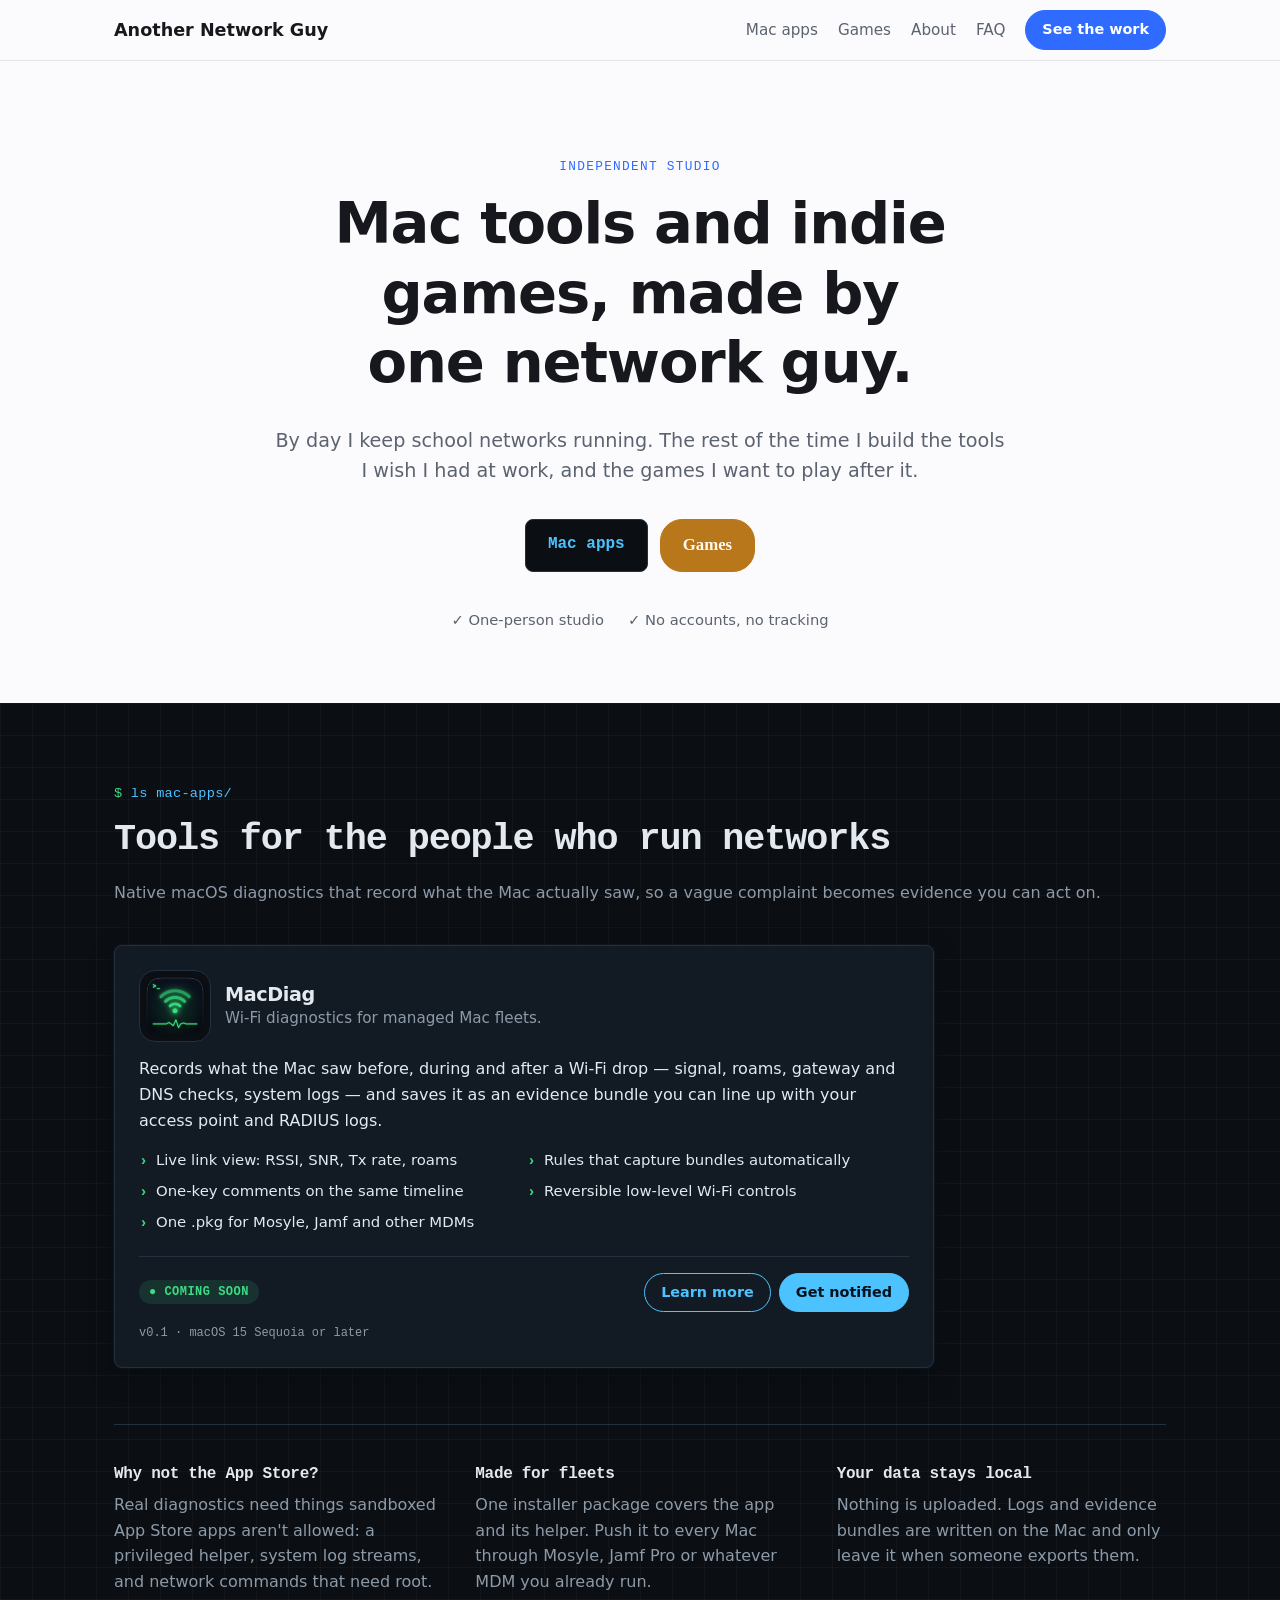
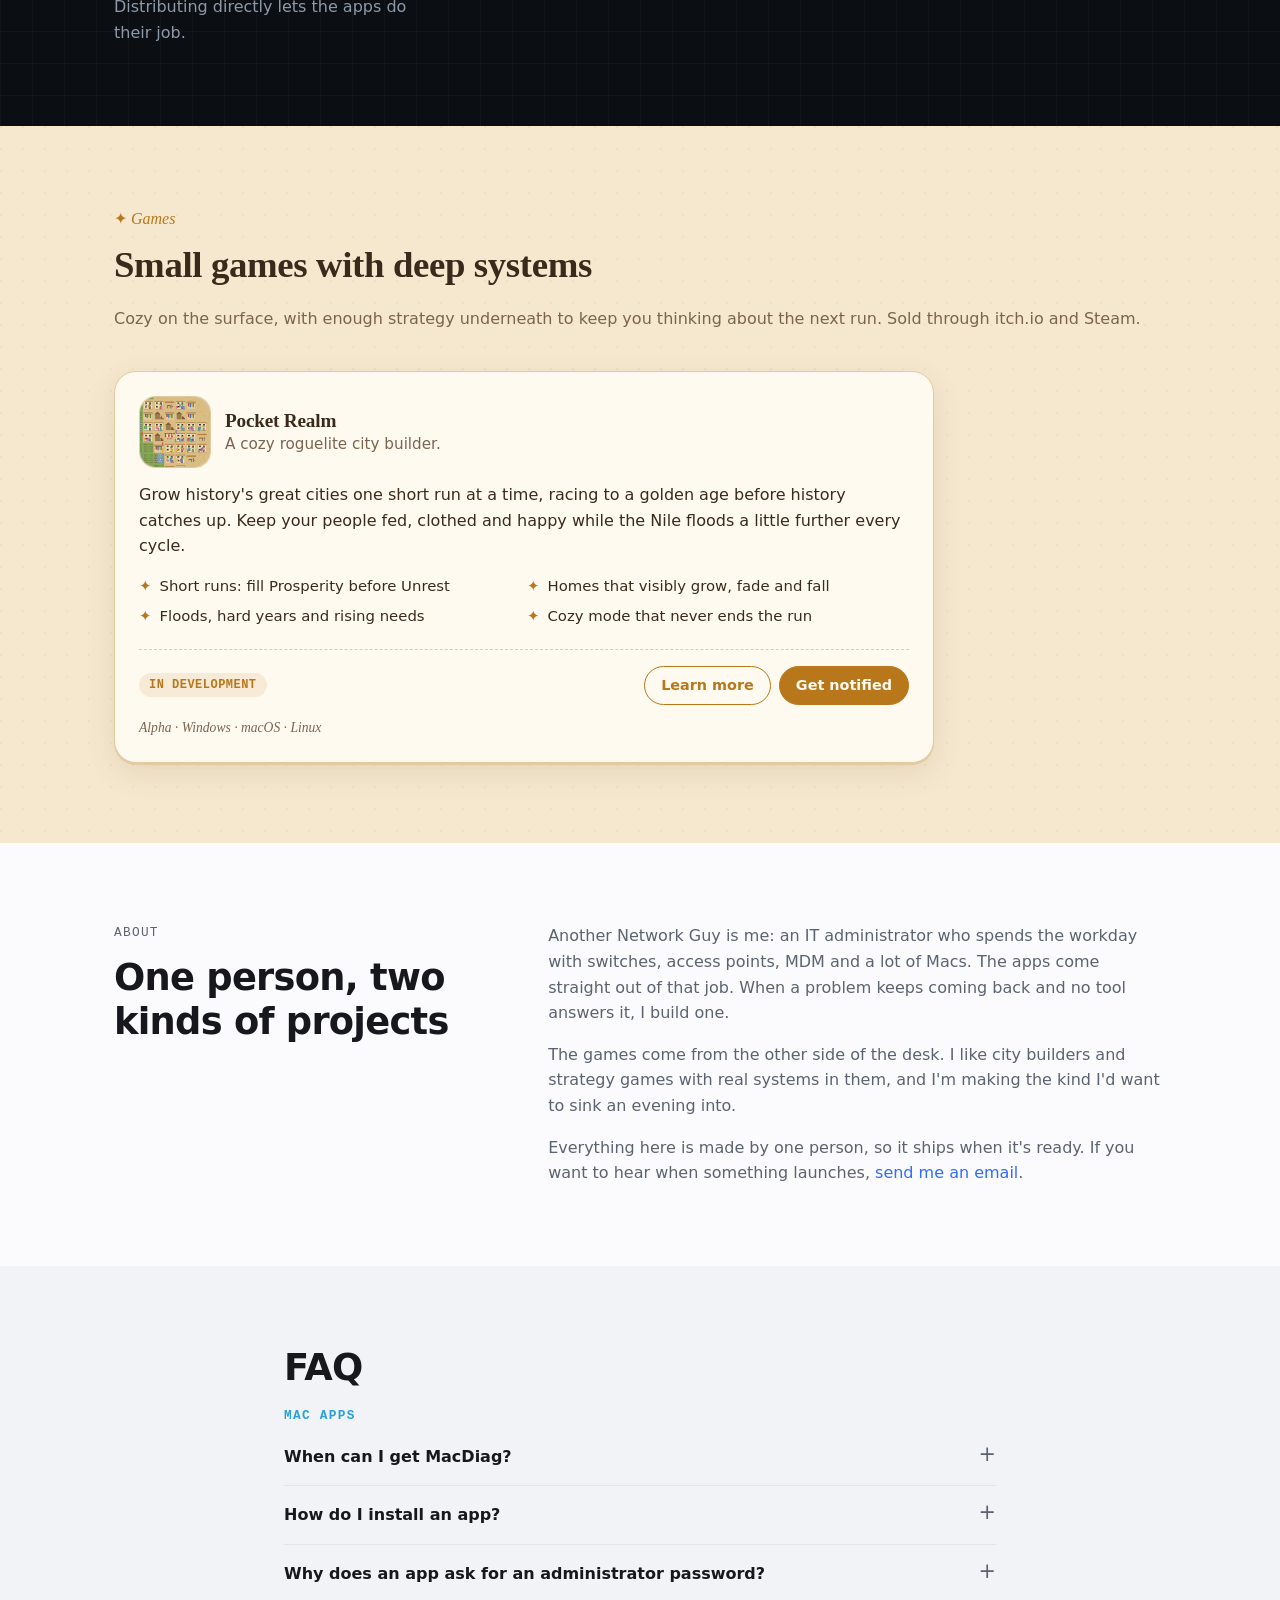
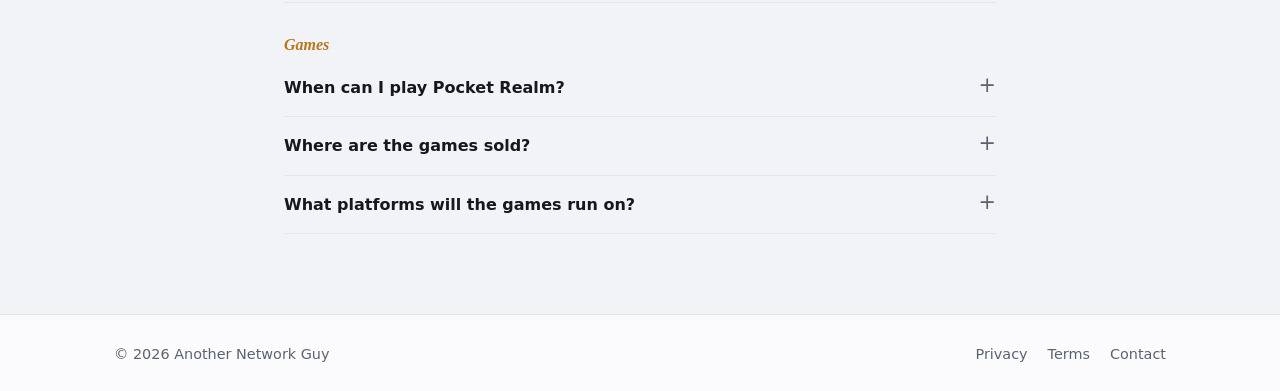
==== commit 470ddbb0: "Drop signing/notarization copy; give tools and games their own themes Mac apps section gets a dark c" ====
--- a/index.html
+++ b/index.html
@@ -11,7 +11,7 @@
   <meta property="og:title" content="Another Network Guy" />
   <meta property="og:description" content="Mac tools and indie games, made by one network guy." />
   <link rel="icon" href="data:image/svg+xml,<svg xmlns='http://www.w3.org/2000/svg' viewBox='0 0 100 100'><text y='.9em' font-size='90'>🛠️</text></svg>" />
-  <link rel="stylesheet" href="styles.css?v=5" />
+  <link rel="stylesheet" href="styles.css?v=6" />
 </head>
 <body data-page="home">
   <header class="nav">
@@ -34,21 +34,20 @@
         <h1 data-tagline>Mac tools and indie games, made by one network guy.</h1>
         <p class="lede">By day I keep school networks running. The rest of the time I build the tools I wish I had at work, and the games I want to play after it.</p>
         <div class="hero-cta">
-          <a href="#apps" class="btn">Mac apps</a>
-          <a href="#games" class="btn btn-ghost">Games</a>
+          <a href="#apps" class="btn btn-tools">Mac apps</a>
+          <a href="#games" class="btn btn-games">Games</a>
         </div>
         <ul class="badges">
           <li>✓ One-person studio</li>
           <li>✓ No accounts, no tracking</li>
-          <li>✓ Mac apps signed and notarized</li>
         </ul>
       </div>
     </section>
 
     <div id="work">
-      <section id="apps" class="section">
+      <section id="apps" class="section theme-tools">
         <div class="wrap">
-          <p class="eyebrow">Mac apps</p>
+          <p class="eyebrow">ls mac-apps/</p>
           <h2>Tools for the people who run networks</h2>
           <p class="section-sub">Native macOS diagnostics that record what the Mac actually saw, so a vague complaint becomes evidence you can act on.</p>
           <div class="grid" id="app-grid"></div>
@@ -59,8 +58,8 @@
               <p>Real diagnostics need things sandboxed App Store apps aren't allowed: a privileged helper, system log streams, and network commands that need root. Distributing directly lets the apps do their job.</p>
             </div>
             <div>
-              <h3>Still safe to install</h3>
-              <p>Every build is signed with a Developer ID and notarized by Apple, so macOS verifies it before it ever runs. No warnings, no right-click workarounds.</p>
+              <h3>Made for fleets</h3>
+              <p>One installer package covers the app and its helper. Push it to every Mac through Mosyle, Jamf Pro or whatever MDM you already run.</p>
             </div>
             <div>
               <h3>Your data stays local</h3>
@@ -70,7 +69,7 @@
         </div>
       </section>
 
-      <section id="games" class="section alt">
+      <section id="games" class="section theme-games">
         <div class="wrap">
           <p class="eyebrow">Games</p>
           <h2>Small games with deep systems</h2>
@@ -107,14 +106,14 @@
       <div class="wrap faq">
         <h2>FAQ</h2>
 
-        <h3 class="faq-group">Mac apps</h3>
+        <h3 class="faq-group tools">Mac apps</h3>
         <details>
           <summary>When can I get MacDiag?</summary>
           <p>MacDiag is in development. <a href="macdiag/">See what it does</a>, or <a data-email href="mailto:support@anothernetworkguy.com">email me</a> to hear when it launches.</p>
         </details>
         <details>
           <summary>How do I install an app?</summary>
-          <p>Each app ships as a signed, notarized installer package. Open it on a single Mac, or upload it to your MDM (Mosyle, Jamf Pro and others) to push it to a fleet.</p>
+          <p>Each app ships as an installer package. Open it on a single Mac, or upload it to your MDM (Mosyle, Jamf Pro and others) to push it to a fleet.</p>
         </details>
         <details data-on-sale>
           <summary>How does licensing work?</summary>
@@ -137,7 +136,7 @@
           <p>Email <a data-email href="mailto:support@anothernetworkguy.com">support@anothernetworkguy.com</a> from the address you bought with and I'll resend it.</p>
         </details>
 
-        <h3 class="faq-group">Games</h3>
+        <h3 class="faq-group games">Games</h3>
         <details>
           <summary>When can I play Pocket Realm?</summary>
           <p>Pocket Realm is in alpha. The first public release will be a free demo on itch.io with one city, Memphis, followed by a Steam page. <a href="pocketrealm/">Read more about it</a>.</p>
--- a/styles.css
+++ b/styles.css
@@ -173,3 +173,94 @@
 .about p:last-child { margin-bottom: 0; }
 .faq-group { font-family: var(--mono); font-size: 0.8rem; text-transform: uppercase; letter-spacing: 0.1em; color: var(--accent); margin: 32px 0 4px; }
 .faq h2 + .faq-group { margin-top: 8px; }
+
+/* ─────────────────────────────────────────────────────────────
+   Themes: one look for the Mac admin tools, one for the games.
+   A theme only resets the shared variables, so cards, buttons,
+   pills and FAQ items inside it restyle themselves.
+   ───────────────────────────────────────────────────────────── */
+
+/* Tools: dark console, cool accents, square edges */
+.theme-tools {
+  --bg: #0b0f14;
+  --bg-alt: #111821;
+  --surface: #121a23;
+  --text: #e3e9ef;
+  --muted: #8d9aa8;
+  --border: #223040;
+  --accent: #4cc2ff;
+  --accent-text: #04121c;
+  --good: #3ddc84;
+  --radius: 8px;
+  --shadow: 0 0 0 1px #ffffff06, 0 8px 24px rgba(0, 0, 0, 0.35);
+  background:
+    linear-gradient(#ffffff07 1px, transparent 1px) 0 0 / 32px 32px,
+    linear-gradient(90deg, #ffffff07 1px, transparent 1px) 0 0 / 32px 32px,
+    var(--bg);
+  color: var(--text);
+}
+.theme-tools .eyebrow::before { content: "$ "; color: var(--good); }
+.theme-tools h2 { font-family: var(--mono); font-weight: 600; letter-spacing: -0.03em; }
+.theme-tools .card { border-color: var(--border); }
+.theme-tools .card:hover { border-color: color-mix(in srgb, var(--accent) 45%, var(--border)); }
+.theme-tools .features li::before { content: "›"; font-family: var(--mono); }
+.theme-tools .pill { color: var(--good); background: color-mix(in srgb, var(--good) 12%, transparent); }
+.theme-tools .pill::before { content: "● "; }
+.theme-tools .app-icon { background: #0b0f14; }
+.theme-tools .trust h3 { font-family: var(--mono); font-size: 1rem; }
+
+/* Games: warm parchment, gold accents, soft round edges, book-style headings */
+.theme-games {
+  --bg: #f5e8cf;
+  --bg-alt: #efdcb8;
+  --surface: #fffaf0;
+  --text: #3a2a1c;
+  --muted: #7a6450;
+  --border: #e2cba3;
+  --accent: #b9771b;
+  --accent-text: #fffaf0;
+  --good: #6f9a3b;
+  --radius: 22px;
+  --shadow: 0 2px 0 #e2cba3, 0 10px 30px rgba(122, 82, 30, 0.12);
+  --display: "Iowan Old Style", "Palatino Linotype", Palatino, "Book Antiqua", Georgia, serif;
+  background:
+    radial-gradient(circle at 1px 1px, #b9771b14 1px, transparent 0) 0 0 / 22px 22px,
+    var(--bg);
+  color: var(--text);
+}
+@media (prefers-color-scheme: dark) {
+  .theme-games {
+    --bg: #1d160f;
+    --bg-alt: #261d14;
+    --surface: #2a2016;
+    --text: #f3e6cf;
+    --muted: #c3ad8f;
+    --border: #3e3021;
+    --accent: #f0bd55;
+    --accent-text: #1d160f;
+    --good: #a7cf6a;
+    --shadow: 0 2px 0 #00000040, 0 10px 30px rgba(0, 0, 0, 0.35);
+    background:
+      radial-gradient(circle at 1px 1px, #f0bd5512 1px, transparent 0) 0 0 / 22px 22px,
+      var(--bg);
+  }
+}
+.theme-games h1, .theme-games h2, .theme-games h3 { font-family: var(--display); letter-spacing: -0.01em; }
+.theme-games h2 { font-weight: 700; }
+.theme-games .eyebrow { font-family: var(--display); font-style: italic; text-transform: none; letter-spacing: 0; font-size: 1rem; }
+.theme-games .eyebrow::before { content: "✦ "; font-style: normal; }
+.theme-games .card { transition: transform 0.2s, box-shadow 0.2s; }
+.theme-games .card:hover { transform: translateY(-3px) rotate(-0.3deg); }
+.theme-games .features li::before { content: "✦"; color: var(--accent); }
+.theme-games .app-icon { border-radius: 18px; }
+.theme-games .card-foot, .theme-games .apps-trust { border-top-style: dashed; }
+.theme-games .meta { font-family: var(--display); font-style: italic; font-size: 0.85rem; }
+
+/* Hero buttons that preview each side */
+.btn-tools { background: #0b0f14; border-color: #223040; color: #4cc2ff; font-family: var(--mono); border-radius: 8px; }
+.btn-games { background: #b9771b; border-color: #b9771b; color: #fffaf0; font-family: "Iowan Old Style", Palatino, Georgia, serif; font-size: 1.05rem; border-radius: 22px; }
+@media (prefers-color-scheme: dark) { .btn-games { background: #f0bd55; border-color: #f0bd55; color: #1d160f; } }
+.theme-tools .eyebrow { text-transform: none; letter-spacing: 0.02em; font-size: 0.85rem; }
+.faq-group.tools { color: #2a9fd8; }
+.faq-group.games { color: #b9771b; font-family: "Iowan Old Style", Palatino, Georgia, serif; font-style: italic; text-transform: none; letter-spacing: 0; font-size: 1rem; }
+@media (prefers-color-scheme: dark) { .faq-group.tools { color: #4cc2ff; } .faq-group.games { color: #f0bd55; } }
